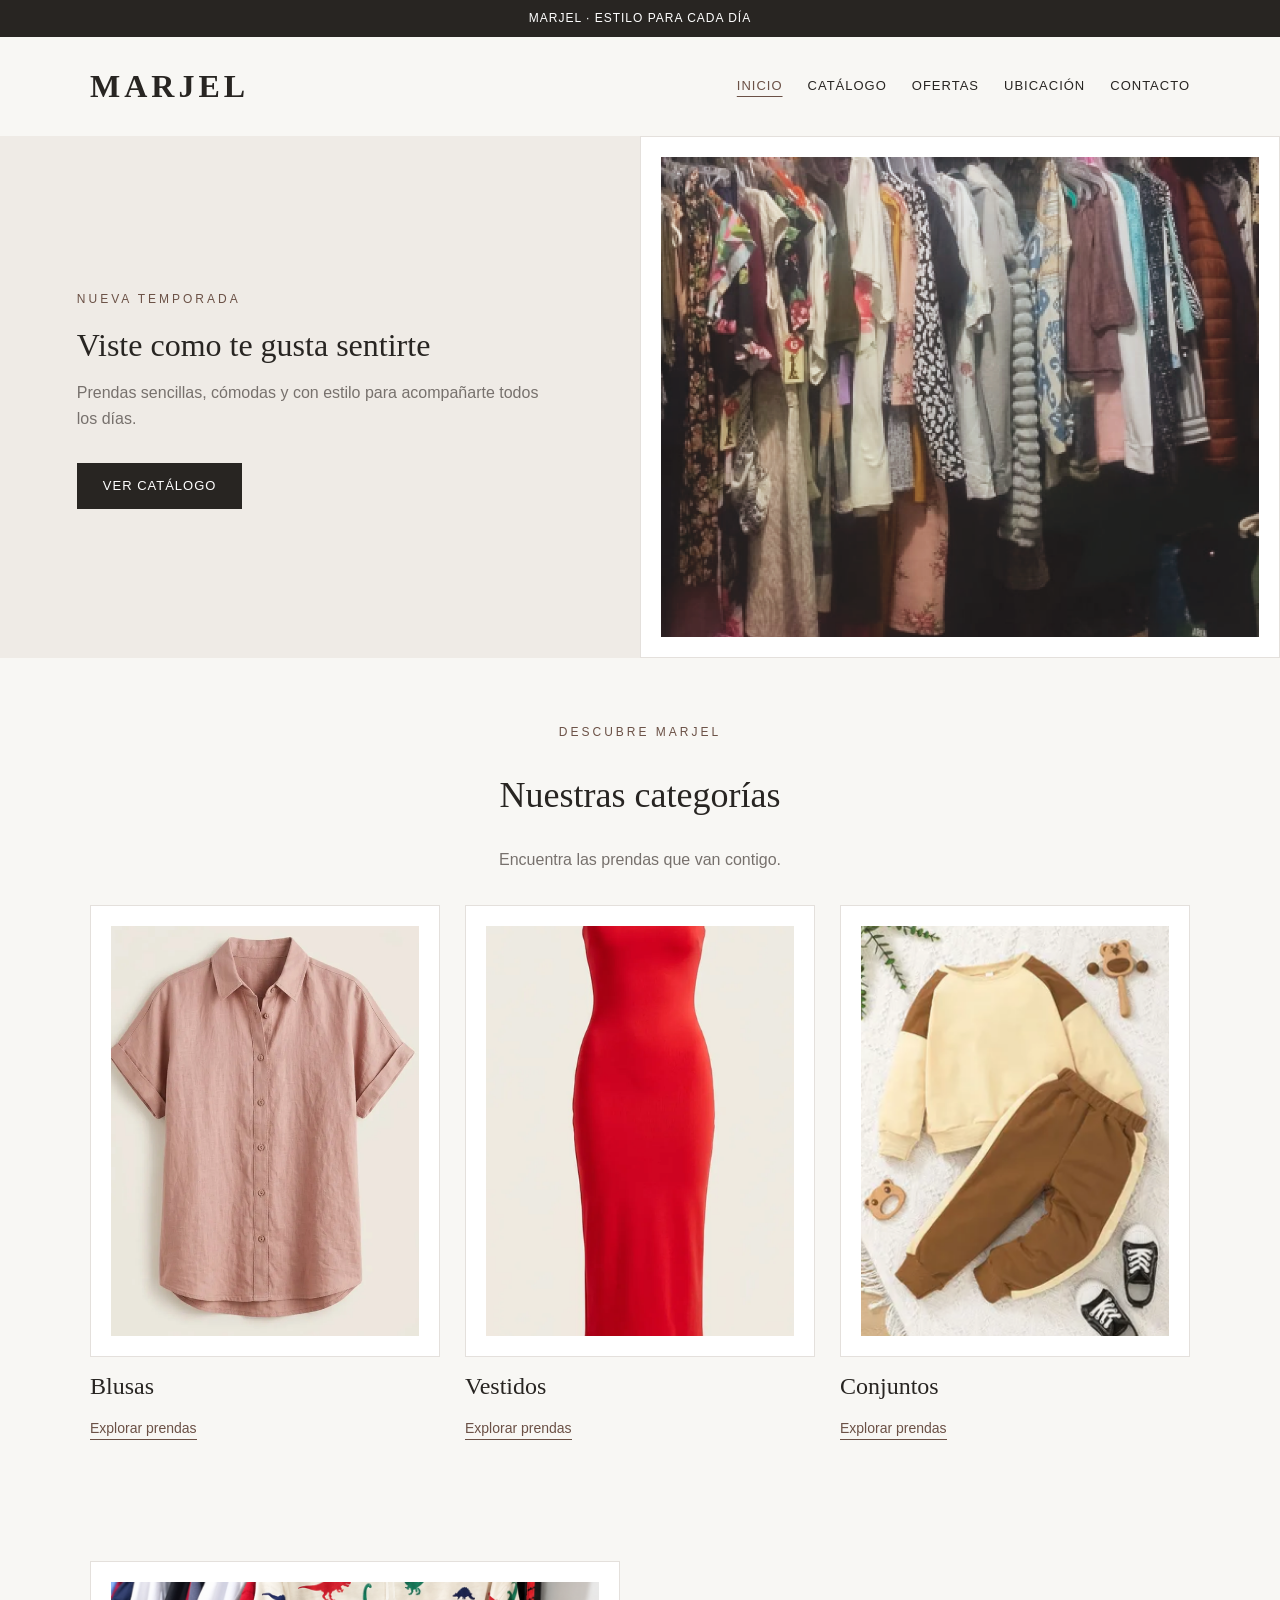
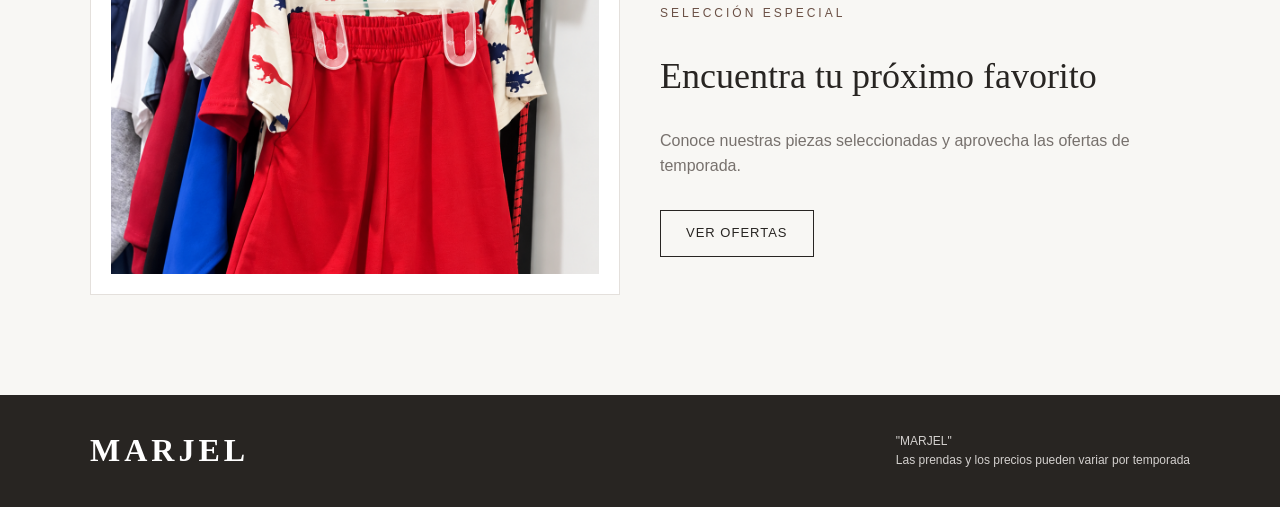
==== MARJEL_Version_Ramses/MARJEL/index.html @ b07256e7 "Add files via upload" ====
<!DOCTYPE html>
<html lang="es">
<head>
    <meta charset="UTF-8">
    <meta name="viewport" content="width=device-width, initial-scale=1.0">
    <meta name="description" content="MARJEL: tienda de ropa y moda. Proyecto de demostración.">
    <title>Inicio | MARJEL</title>
    <link rel="stylesheet" href="css/style.css">
    <link rel="stylesheet" href="css/normalize.css">
</head>
<body>
    <div class="aviso">MARJEL · ESTILO PARA CADA DÍA</div>
    <header class="contenedor">
        <div class="barra">
            <a class="logo" href="index.html">MARJEL</a>
            <nav class="navegacion" aria-label="Menú principal">
                <a href="index.html" aria-current="page">Inicio</a>
                <a href="catalogo.html">Catálogo</a>
                <a href="ofertas.html">Ofertas</a>
                <a href="ubicacion.html">Ubicación</a>
                <a href="contacto.html">Contacto</a>
            </nav>
        </div>
    </header>
    <main>
        <section class="portada">
            <div class="portada__texto">
                <span class="etiqueta">Nueva temporada</span>
                <h1>Viste como te gusta sentirte</h1>
                <p>Prendas sencillas, cómodas y con estilo para acompañarte todos los días.</p>
                <a href="catalogo.html" class="boton">Ver catálogo</a>
            </div>
            <div class="foto foto--portada">
                <img src="img/ropa01.png" alt="portada">
            </div>
        </section>

        <section class="contenedor seccion">
            <div class="titulo-seccion">
                <span class="etiqueta">Descubre MARJEL</span>
                <h2>Nuestras categorías</h2>
                <p>Encuentra las prendas que van contigo.</p>
            </div>
            <div class="grid">
                <article class="tarjeta">
                    <div class="foto"><img src="img/blusa.png" alt="Blusa"></div>
                    <h3>Blusas</h3>
                    <a class="enlace" href="catalogo.html">Explorar prendas</a>
                </article>
                <article class="tarjeta">
                    <div class="foto"><img src="img/vestido.png" alt="Vestido"></div>
                    <h3>Vestidos</h3>
                    <a class="enlace" href="catalogo.html">Explorar prendas</a>
                </article>
                <article class="tarjeta">
                    <div class="foto"><img src="img/conjunto.png" alt="Conjunto"></div>
                    <h3>Conjuntos</h3>
                    <a class="enlace" href="catalogo.html">Explorar prendas</a>
                </article>
            </div>
        </section>

        <section class="contenedor seccion">
            <div class="contenido-dos-columnas">
                <div class="foto foto--ancha"><img src="img/ropa04.png" alt="imagen de ropa arreglada"></div>
                <div>
                    <span class="etiqueta">Selección especial</span>
                    <h2>Encuentra tu próximo favorito</h2>
                    <p>Conoce nuestras piezas seleccionadas y aprovecha las ofertas de temporada.</p>
                    <a href="ofertas.html" class="boton boton--claro">Ver ofertas</a>
                </div>
            </div>
        </section>
    </main>
    <footer class="footer">
        <div class="contenedor barra">
            <a class="logo" href="index.html">MARJEL</a>
            <div>
                <p>"MARJEL"</p>
                <p>Las prendas y los precios pueden variar por temporada</p>
            </div>
        </div>
    </footer>
</body>
</html>
---- MARJEL_Version_Ramses/MARJEL/css/style.css ----
:root {
    --fondo: #f8f7f4;
    --blanco: #ffffff;
    --negro: #282522;
    --cafe: #6b5146;
    --gris: #77716d;
    --borde: #e4e0dc;
}

html{
    box-sizing: border-box;
    font-size: 62.5%; 
}


body {
    margin: 0;
    background-color: var(--fondo);
    color: var(--negro);
    font-family: Arial, Helvetica, sans-serif;
    font-size: 1.6rem;
    line-height: 1.6;
}

.contenedor {
    width: 90%;
    max-width: 1100px;
    margin: 0 auto;
}

h1, h2, h3 {
    font-family: Georgia, 'Times New Roman', serif;
    line-height: 1.2;
    font-weight: normal;
}

h1 { font-size: 5.8rem; }
h2 { font-size: 3.6rem; }
h3 { font-size: 2.4rem; }

a {
    color: inherit;
    text-decoration: none;
}

p {
    color: var(--gris);
}

/* Encabezado y menú */
.aviso {
    background-color: var(--negro);
    color: var(--blanco);
    text-align: center;
    padding: 9px;
    font-size: 12px;
    letter-spacing: 1px;
}

.barra {
    display: flex;
    align-items: center;
    justify-content: space-between;
    gap: 30px;
    padding: 24px 0;
}

.logo {
    font-family: Georgia, serif;
    font-size: 32px;
    font-weight: bold;
    letter-spacing: 4px;
}

.navegacion {
    display: flex;
    flex-wrap: wrap;
    gap: 25px;
}

.navegacion a {
    font-size: 13px;
    letter-spacing: 1px;
    text-transform: uppercase;
}

.navegacion a:hover,
.navegacion a[aria-current="page"] {
    color: var(--cafe);
    text-decoration: underline;
    text-underline-offset: 6px;
}

/* Portada */
.portada {
    display: grid;
    grid-template-columns: 1fr 1fr;
    min-height: 480px;
    background-color: #efebe6;
}

.portada__texto {
    padding: 70px 12%;
    align-self: center;
}

.portada h1 {
    margin: 15px 0;
}

.etiqueta {
    font-size: 12px;
    letter-spacing: 3px;
    text-transform: uppercase;
    color: var(--cafe);
}

.boton {
    display: inline-block;
    background-color: var(--negro);
    border: 1px solid var(--negro);
    color: var(--blanco);
    padding: 12px 25px;
    margin-top: 15px;
    font-size: 13px;
    text-align: center;
    text-transform: uppercase;
    letter-spacing: 1px;
    cursor: pointer;
}

.boton:hover {
    background-color: var(--cafe);
    border-color: var(--cafe);
}

.boton--claro {
    background-color: transparent;
    color: var(--negro);
}

/* fotos del local/ropa/muestras del inventario etc. */
.foto {
    display: flex;
    align-items: center;
    justify-content: center;
    text-align: center;
    background-color: var(--blanco);
    border: 1px solid var(--borde);
    color: #a7a29e;
    padding: 20px;
    font-size: 13px;
    aspect-ratio: 3 / 4;
}

.foto img {
    width: 100%;
    height: 100%;
    object-fit: cover;
}

.foto--portada {
    min-height: 480px;
    aspect-ratio: auto;
}

.foto--ancha {
    aspect-ratio: 5/ 3;
}

/* Secciones y tarjetas */
.seccion {
    padding: 60px 0;
}

.titulo-seccion {
    text-align: center;
    margin: 0 0 32px;
}

.titulo-seccion p {
    margin: 5px 0;
}

.grid {
    display: grid;
    grid-template-columns: repeat(3, 1fr);
    gap: 25px;
}

.tarjeta h3 {
    margin: 15px 0 4px;
}

.tarjeta p {
    margin: 3px 0;
    font-size: 14px;
}

.precio {
    color: var(--negro);
    font-weight: bold;
}

.precio-anterior {
    color: var(--gris);
    text-decoration: line-through;
    margin-right: 8px;
}

.enlace {
    display: inline-block;
    margin-top: 12px;
    color: var(--cafe);
    border-bottom: 1px solid var(--cafe);
    font-size: 14px;
}

/* Páginas interiores */
.encabezado-pagina {
    padding: 45px 0 25px;
    text-align: center;
}

.encabezado-pagina h1 {
    margin: 0;
    font-size: 48px;
}

.contenido-dos-columnas {
    display: grid;
    grid-template-columns: 1fr 1fr;
    gap: 40px;
    align-items: center;
}

.caja {
    background-color: var(--blanco);
    border: 1px solid var(--borde);
    padding: 30px;
}

.caja h2 {
    margin-top: 0;
}

.dato {
    border-bottom: 1px solid var(--borde);
    padding: 12px 0;
}

/* Formulario de ejemplo, sin envío */
.formulario {
    max-width: 680px;
    margin: 0 auto;
    background-color: var(--blanco);
    padding: 35px;
    border: 1px solid var(--borde);
}

.campo {
    margin-bottom: 18px;
}

.campo label {
    display: block;
    margin-bottom: 6px;
    font-size: 14px;
}

.campo input,
.campo textarea {
    display: block;
    width: 100%;
    padding: 12px;
    border: 1px solid var(--borde);
    background-color: #fff;
    font: inherit;
}

.campo textarea {
    min-height: 150px;
    resize: vertical;
}

.aviso-formulario {
    font-size: 12px;
}

.footer {
    background-color: var(--negro);
    color: var(--blanco);
    margin-top: 40px;
    padding: 30px 0;
}

.footer .barra {
    padding: 0;
}

.footer p {
    color: #d3d0ce;
    margin: 0;
    font-size: 12px;
}

.footer .navegacion a:hover {
    color: #fff;
}

/*tablet */
@media (max-width: 900px) {
    .grid {
        grid-template-columns: repeat(2, 1fr);
    }
    .portada h1 {
        font-size: 4.4rem;
    }
    .barra {
        flex-direction: column;
        gap: 1.5rem;
    }
    .navegacion {
        justify-content: center;
    }
}

/*celular */
@media (max-width: 600px) { /*max-width 600 es mejor que min-width 768 para recibir una mejor calificacion para mobiles en lighthouse */
    .portada,
    .contenido-dos-columnas,
    .grid {
        grid-template-columns: 1fr;
    }
    .portada__texto {
        padding: 40px 8%;
    }
    .portada h1,
    .encabezado-pagina h1 {
        font-size: 3.8rem;
    }
    .foto--portada {
        min-height: 300px;
    }
    .seccion {
        padding: 35px 0;
    }
    .navegacion {
        gap: 1.2rem 1.8rem;
    }
    .navegacion a {
        font-size: 1.2rem;
    }
    .formulario {
        padding: 2rem;
    }
}
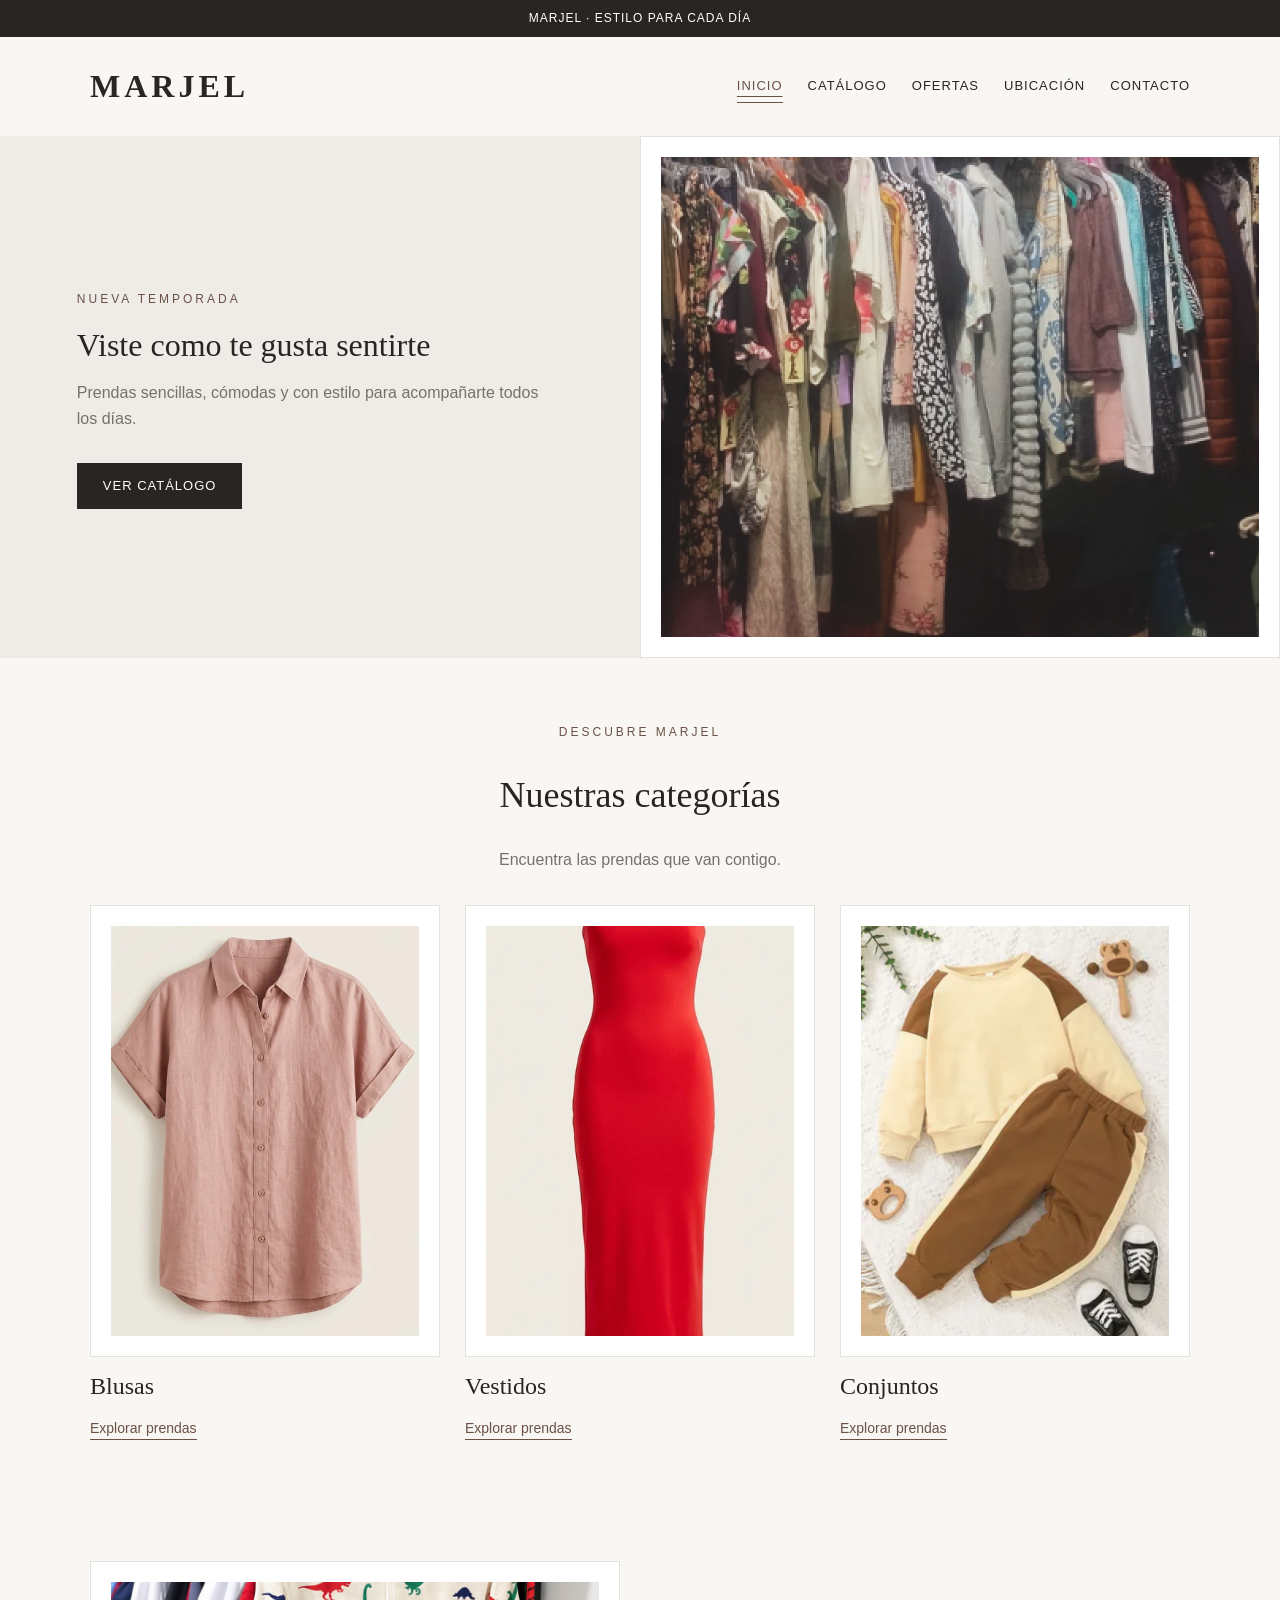
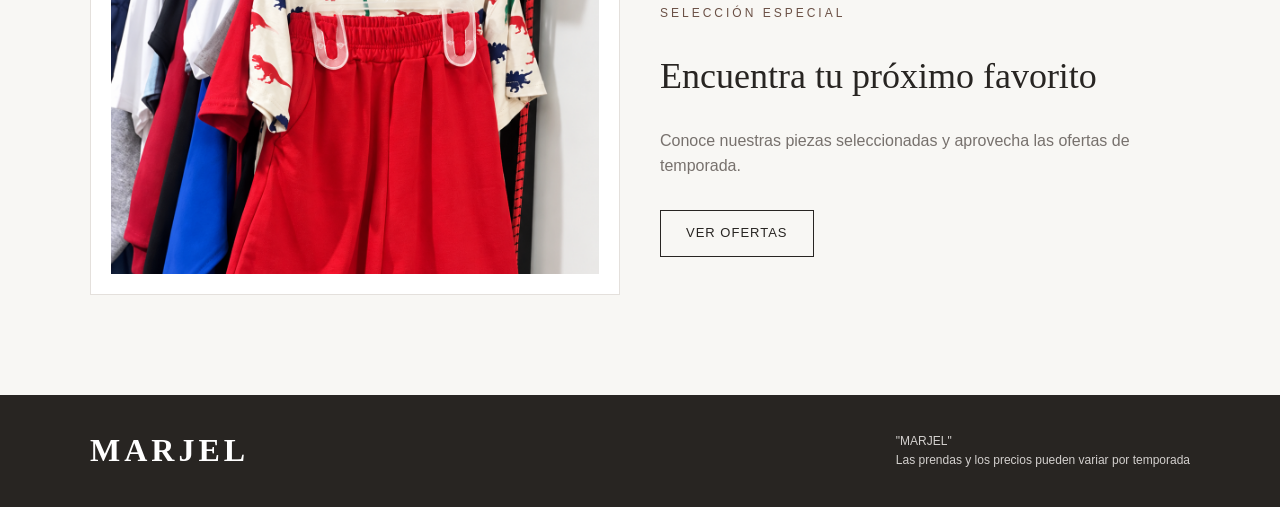
==== commit 24d1b67c: "Add files via upload" ====
--- a/MARJEL_Version_Ramses/MARJEL/index.html
+++ b/MARJEL_Version_Ramses/MARJEL/index.html
@@ -81,5 +81,6 @@
             </div>
         </div>
     </footer>
+    <script src="js/script.js"></script>
 </body>
 </html>
--- a/MARJEL_Version_Ramses/MARJEL/css/style.css
+++ b/MARJEL_Version_Ramses/MARJEL/css/style.css
@@ -355,3 +355,125 @@
         padding: 2rem;
     }
 }
+
+
+/* ===== Animaciones ===== */
+
+/* Menú fijo de lado a lado */
+header.contenedor {
+    width: 100%;
+    max-width: none;
+    margin: 0;
+    position: sticky;
+    top: 0;
+    z-index: 20;
+    background-color: var(--fondo);
+    transition: transform .4s ease, box-shadow .3s ease;
+}
+
+header.contenedor .barra {
+    width: 90%;
+    max-width: 1100px;
+    margin: 0 auto;
+}
+
+header.contenedor.sombra {
+    box-shadow: 0 6px 18px rgba(0, 0, 0, .08);
+}
+
+header.contenedor.oculto {
+    transform: translateY(-110%);
+}
+
+/* Línea animada bajo los enlaces del menú */
+.navegacion a {
+    position: relative;
+    text-decoration: none;
+}
+
+.navegacion a::after {
+    content: "";
+    position: absolute;
+    left: 0;
+    right: 0;
+    bottom: -6px;
+    height: 1px;
+    background-color: currentColor;
+    transform: scaleX(0);
+    transform-origin: left;
+    transition: transform .35s ease;
+}
+
+.navegacion a:hover::after,
+.navegacion a[aria-current="page"]::after {
+    transform: scaleX(1);
+}
+
+/* Botones y enlaces */
+.boton,
+.enlace {
+    transition: transform .3s ease, background-color .3s ease, color .3s ease;
+}
+
+.boton:hover {
+    transform: translateY(-3px);
+}
+
+.enlace:hover {
+    transform: translateX(4px);
+}
+
+/* Entrada de la página */
+body {
+    animation: entrar .6s ease both;
+}
+
+@keyframes entrar {
+    from { opacity: 0; }
+    to { opacity: 1; }
+}
+
+/* Aparecer al hacer scroll (la clase .rv la agrega js/script.js) */
+.rv {
+    opacity: 0;
+    transform: translateY(32px);
+    transition: opacity .9s ease, transform .9s ease;
+    transition-delay: var(--retraso, 0s);
+}
+
+.rv.visible {
+    opacity: 1;
+    transform: none;
+}
+
+/* imagenes disminuida*/
+.foto {
+    overflow: hidden;
+}
+
+.foto img.carga {
+    opacity: 0;
+    filter: blur(16px);
+    transform: scale(1.06);
+    transition: opacity .9s ease, filter .9s ease, transform 1.2s ease;
+}
+
+.foto img.carga.lista {
+    opacity: 1;
+    filter: none;
+    transform: none;
+}
+
+.tarjeta:hover .foto img.carga.lista {
+    transform: scale(1.045);
+}
+
+.foto--portada img.carga.lista {
+    animation: zoom-lento 16s ease-in-out infinite alternate;
+}
+
+@keyframes zoom-lento {
+    from { transform: scale(1); }
+    to { transform: scale(1.06); }
+}
+
